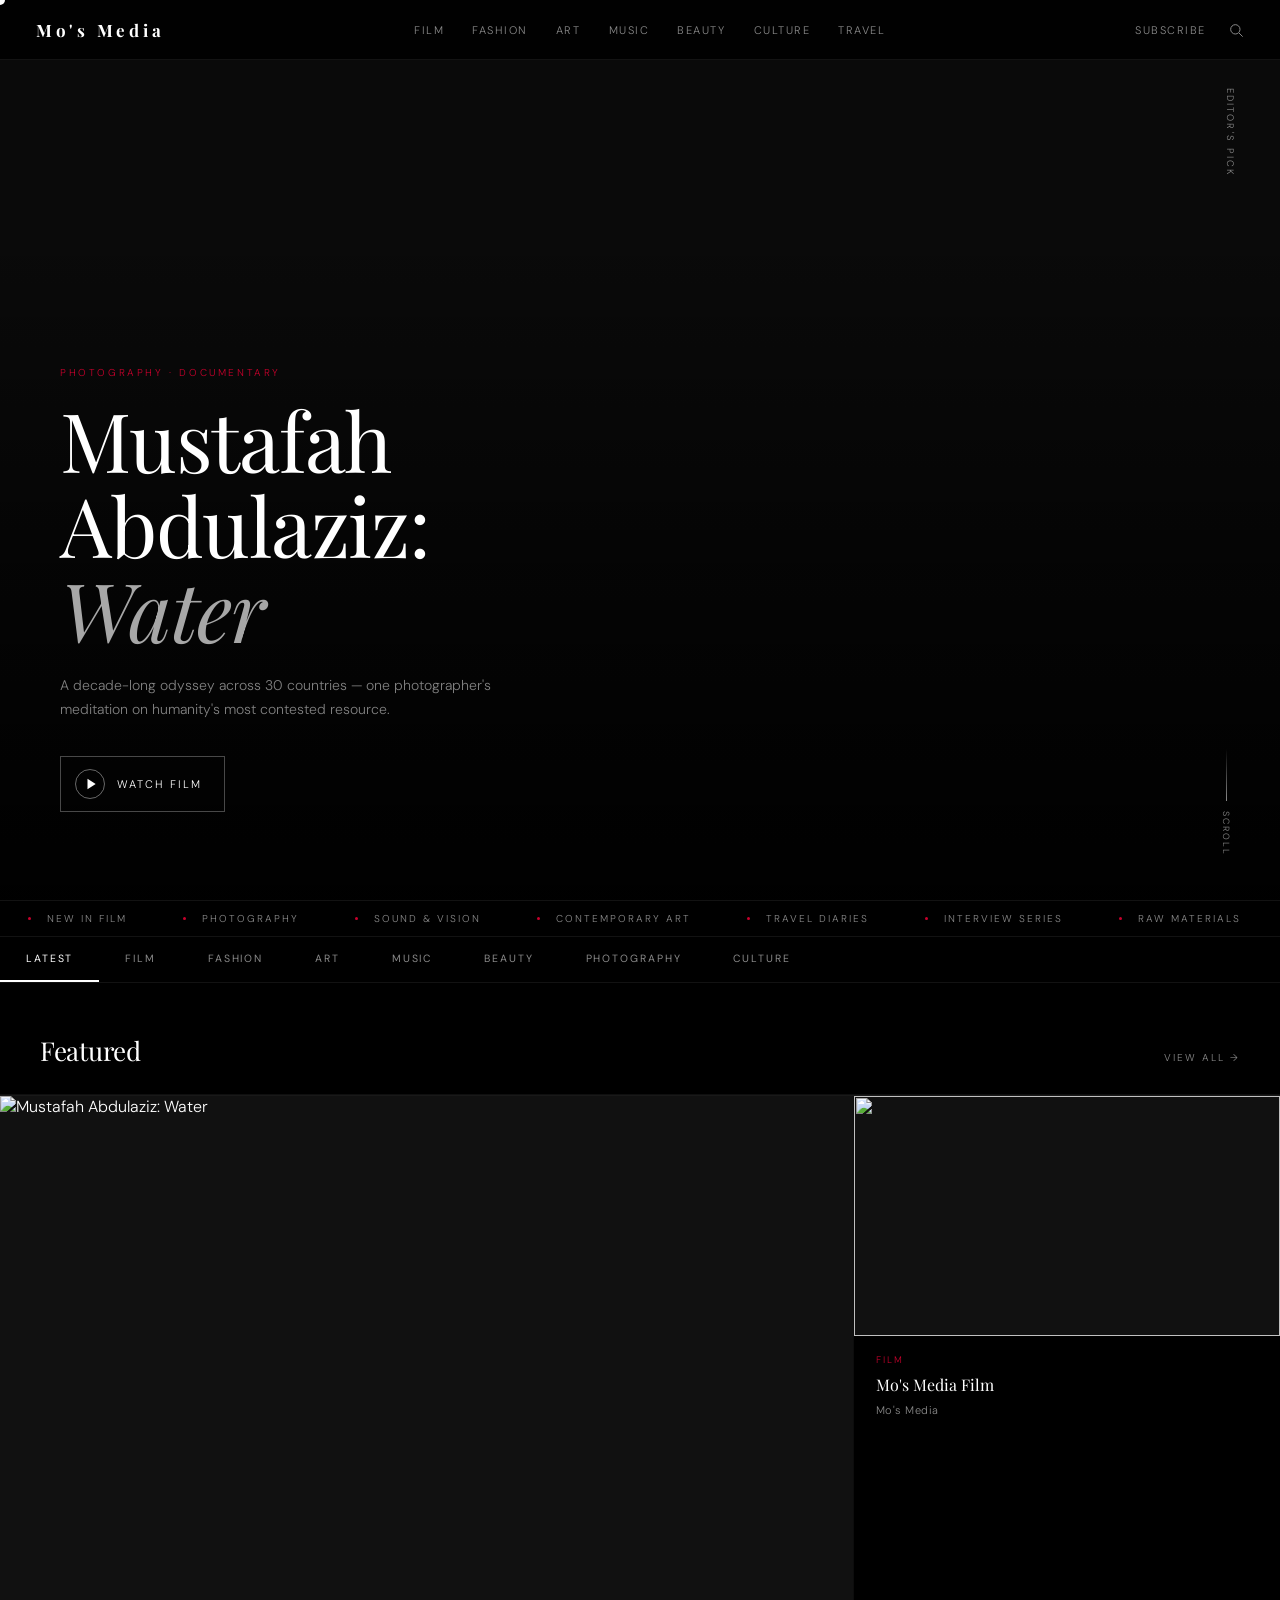
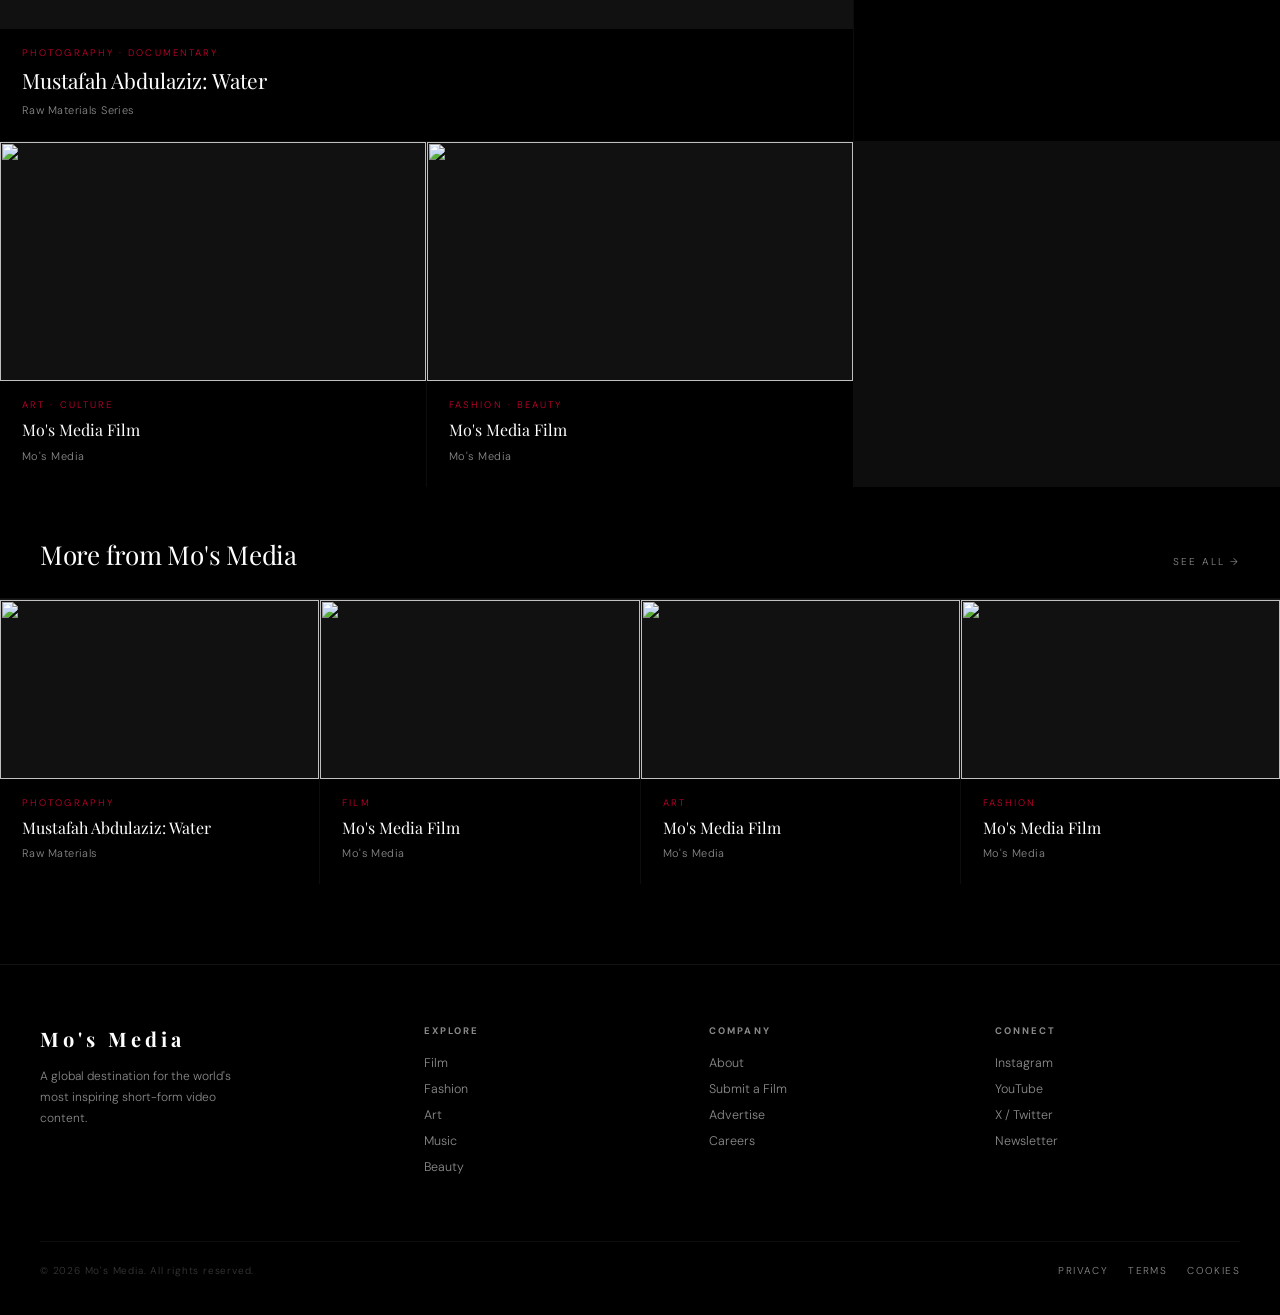
==== index.html @ a34b9e50 "Add files via upload" ====
<!DOCTYPE html>
<html lang="en">
<head>
  <meta charset="UTF-8"/>
  <meta name="viewport" content="width=device-width, initial-scale=1.0"/>
  <title>Mo's Media — Be Inspired</title>
  <link rel="preconnect" href="https://fonts.googleapis.com"/>
  <link rel="preconnect" href="https://fonts.gstatic.com" crossorigin/>
  <link href="https://fonts.googleapis.com/css2?family=Playfair+Display:ital,wght@0,400;0,700;1,400&family=DM+Sans:wght@300;400;500&display=swap" rel="stylesheet"/>
  <link rel="stylesheet" href="style.css"/>
</head>
<body>
<div id="cursor"></div>

<header id="header">
  <a href="index.html" class="logo">Mo's Media</a>
  <nav>
    <a href="#">Film</a>
    <a href="#">Fashion</a>
    <a href="#">Art</a>
    <a href="#">Music</a>
    <a href="#">Beauty</a>
    <a href="#">Culture</a>
    <a href="#">Travel</a>
  </nav>
  <div class="header-right">
    <a href="#" class="header-link">Subscribe</a>
    <button class="search-btn" aria-label="Search">
      <svg viewBox="0 0 24 24" fill="none" stroke="currentColor" stroke-width="1.5" width="16" height="16">
        <circle cx="11" cy="11" r="7"/><line x1="16.5" y1="16.5" x2="22" y2="22"/>
      </svg>
    </button>
  </div>
</header>

<section class="hero">
  <div class="hero-bg">
    <img class="hero-yt-thumb" src="https://img.youtube.com/vi/k4cwKIw6Rtw/maxresdefault.jpg" alt=""/>
    <div class="hero-grain"></div>
  </div>
  <div class="hero-gradient"></div>
  <div class="hero-eyebrow">Editor's Pick</div>
  <div class="hero-content">
    <span class="hero-category">Photography · Documentary</span>
    <h1 class="hero-title">Mustafah Abdulaziz:<br><em>Water</em></h1>
    <p class="hero-sub">A decade-long odyssey across 30 countries — one photographer's meditation on humanity's most contested resource.</p>
    <div class="hero-actions">
      <a href="video.html?v=k4cwKIw6Rtw" class="hero-play-btn">
        <span class="play-circle">
          <svg viewBox="0 0 24 24" fill="white" width="14"><polygon points="6,3 20,12 6,21"/></svg>
        </span>
        Watch Film
      </a>
    </div>
  </div>
  <div class="hero-scroll-indicator">
    <div class="scroll-line"></div>
    <span>Scroll</span>
  </div>
</section>

<div class="ticker-wrap">
  <div class="ticker-track">
    <span class="tick-item"><span class="tick-dot"></span>New in Film</span>
    <span class="tick-item"><span class="tick-dot"></span>Photography</span>
    <span class="tick-item"><span class="tick-dot"></span>Sound &amp; Vision</span>
    <span class="tick-item"><span class="tick-dot"></span>Contemporary Art</span>
    <span class="tick-item"><span class="tick-dot"></span>Travel Diaries</span>
    <span class="tick-item"><span class="tick-dot"></span>Interview Series</span>
    <span class="tick-item"><span class="tick-dot"></span>Raw Materials</span>
    <span class="tick-item"><span class="tick-dot"></span>Exclusive Premiere</span>
    <span class="tick-item"><span class="tick-dot"></span>New in Film</span>
    <span class="tick-item"><span class="tick-dot"></span>Photography</span>
    <span class="tick-item"><span class="tick-dot"></span>Sound &amp; Vision</span>
    <span class="tick-item"><span class="tick-dot"></span>Contemporary Art</span>
    <span class="tick-item"><span class="tick-dot"></span>Travel Diaries</span>
    <span class="tick-item"><span class="tick-dot"></span>Interview Series</span>
    <span class="tick-item"><span class="tick-dot"></span>Raw Materials</span>
    <span class="tick-item"><span class="tick-dot"></span>Exclusive Premiere</span>
  </div>
</div>

<div class="cat-bar">
  <button class="cat-tab active">Latest</button>
  <button class="cat-tab">Film</button>
  <button class="cat-tab">Fashion</button>
  <button class="cat-tab">Art</button>
  <button class="cat-tab">Music</button>
  <button class="cat-tab">Beauty</button>
  <button class="cat-tab">Photography</button>
  <button class="cat-tab">Culture</button>
</div>

<div class="section-head fade-in">
  <h2 class="section-title">Featured</h2>
  <a href="#" class="section-more">View all →</a>
</div>

<div class="grid-featured">

  
  <a href="video.html?v=k4cwKIw6Rtw" class="card card-large fade-in">
    <div class="card-thumb">
      <img class="card-yt-thumb" src="https://img.youtube.com/vi/k4cwKIw6Rtw/maxresdefault.jpg" alt="Mustafah Abdulaziz: Water"/>
      <div class="card-hover-overlay"></div>
      <div class="card-play-icon"><div class="play-ring"><svg viewBox="0 0 24 24" fill="white" width="16"><polygon points="6,3 20,12 6,21"/></svg></div></div>
    </div>
    <div class="card-body">
      <div class="card-cat">Photography · Documentary</div>
      <h3 class="card-title">Mustafah Abdulaziz: Water</h3>
      <div class="card-author">Raw Materials Series</div>
    </div>
  </a>

  
  <a href="video.html?v=RiySkOdQESU" class="card fade-in">
    <div class="card-thumb">
      <img class="card-yt-thumb" src="https://img.youtube.com/vi/RiySkOdQESU/maxresdefault.jpg" alt=""/>
      <div class="card-hover-overlay"></div>
      <div class="card-play-icon"><div class="play-ring"><svg viewBox="0 0 24 24" fill="white" width="16"><polygon points="6,3 20,12 6,21"/></svg></div></div>
    </div>
    <div class="card-body">
      <div class="card-cat">Film</div>
      <h3 class="card-title" id="title-RiySkOdQESU">Mo's Media Film</h3>
      <div class="card-author">Mo's Media</div>
    </div>
  </a>

  
  <a href="video.html?v=W1g76TmHDBg" class="card fade-in">
    <div class="card-thumb">
      <img class="card-yt-thumb" src="https://img.youtube.com/vi/W1g76TmHDBg/maxresdefault.jpg" alt=""/>
      <div class="card-hover-overlay"></div>
      <div class="card-play-icon"><div class="play-ring"><svg viewBox="0 0 24 24" fill="white" width="16"><polygon points="6,3 20,12 6,21"/></svg></div></div>
    </div>
    <div class="card-body">
      <div class="card-cat">Art · Culture</div>
      <h3 class="card-title" id="title-W1g76TmHDBg">Mo's Media Film</h3>
      <div class="card-author">Mo's Media</div>
    </div>
  </a>

  
  <a href="video.html?v=pEf3VdtrotA" class="card fade-in">
    <div class="card-thumb">
      <img class="card-yt-thumb" src="https://img.youtube.com/vi/pEf3VdtrotA/maxresdefault.jpg" alt=""/>
      <div class="card-hover-overlay"></div>
      <div class="card-play-icon"><div class="play-ring"><svg viewBox="0 0 24 24" fill="white" width="16"><polygon points="6,3 20,12 6,21"/></svg></div></div>
    </div>
    <div class="card-body">
      <div class="card-cat">Fashion · Beauty</div>
      <h3 class="card-title" id="title-pEf3VdtrotA">Mo's Media Film</h3>
      <div class="card-author">Mo's Media</div>
    </div>
  </a>

</div>

<div class="section-head fade-in">
  <h2 class="section-title">More from Mo's Media</h2>
  <a href="#" class="section-more">See all →</a>
</div>

<div class="grid-four">
  <a href="video.html?v=k4cwKIw6Rtw" class="card fade-in">
    <div class="card-thumb">
      <img class="card-yt-thumb" src="https://img.youtube.com/vi/k4cwKIw6Rtw/maxresdefault.jpg" alt=""/>
      <div class="card-hover-overlay"></div>
      <div class="card-play-icon"><div class="play-ring"><svg viewBox="0 0 24 24" fill="white" width="16"><polygon points="6,3 20,12 6,21"/></svg></div></div>
    </div>
    <div class="card-body">
      <div class="card-cat">Photography</div>
      <h3 class="card-title">Mustafah Abdulaziz: Water</h3>
      <div class="card-author">Raw Materials</div>
    </div>
  </a>
  <a href="video.html?v=RiySkOdQESU" class="card fade-in">
    <div class="card-thumb">
      <img class="card-yt-thumb" src="https://img.youtube.com/vi/RiySkOdQESU/maxresdefault.jpg" alt=""/>
      <div class="card-hover-overlay"></div>
      <div class="card-play-icon"><div class="play-ring"><svg viewBox="0 0 24 24" fill="white" width="16"><polygon points="6,3 20,12 6,21"/></svg></div></div>
    </div>
    <div class="card-body">
      <div class="card-cat">Film</div>
      <h3 class="card-title">Mo's Media Film</h3>
      <div class="card-author">Mo's Media</div>
    </div>
  </a>
  <a href="video.html?v=W1g76TmHDBg" class="card fade-in">
    <div class="card-thumb">
      <img class="card-yt-thumb" src="https://img.youtube.com/vi/W1g76TmHDBg/maxresdefault.jpg" alt=""/>
      <div class="card-hover-overlay"></div>
      <div class="card-play-icon"><div class="play-ring"><svg viewBox="0 0 24 24" fill="white" width="16"><polygon points="6,3 20,12 6,21"/></svg></div></div>
    </div>
    <div class="card-body">
      <div class="card-cat">Art</div>
      <h3 class="card-title">Mo's Media Film</h3>
      <div class="card-author">Mo's Media</div>
    </div>
  </a>
  <a href="video.html?v=pEf3VdtrotA" class="card fade-in">
    <div class="card-thumb">
      <img class="card-yt-thumb" src="https://img.youtube.com/vi/pEf3VdtrotA/maxresdefault.jpg" alt=""/>
      <div class="card-hover-overlay"></div>
      <div class="card-play-icon"><div class="play-ring"><svg viewBox="0 0 24 24" fill="white" width="16"><polygon points="6,3 20,12 6,21"/></svg></div></div>
    </div>
    <div class="card-body">
      <div class="card-cat">Fashion</div>
      <h3 class="card-title">Mo's Media Film</h3>
      <div class="card-author">Mo's Media</div>
    </div>
  </a>
</div>

<footer>
  <div class="footer-top">
    <div class="footer-brand">
      <div class="footer-logo">Mo's Media</div>
      <p class="footer-tagline">A global destination for the world's most inspiring short-form video content.</p>
    </div>
    <div class="footer-col"><h4>Explore</h4><a href="#">Film</a><a href="#">Fashion</a><a href="#">Art</a><a href="#">Music</a><a href="#">Beauty</a></div>
    <div class="footer-col"><h4>Company</h4><a href="#">About</a><a href="#">Submit a Film</a><a href="#">Advertise</a><a href="#">Careers</a></div>
    <div class="footer-col"><h4>Connect</h4><a href="#">Instagram</a><a href="#">YouTube</a><a href="#">X / Twitter</a><a href="#">Newsletter</a></div>
  </div>
  <div class="footer-bottom">
    <span class="footer-copy">© 2026 Mo's Media. All rights reserved.</span>
    <div class="footer-legal"><a href="#">Privacy</a><a href="#">Terms</a><a href="#">Cookies</a></div>
  </div>
</footer>

<script src="main.js"></script>
</body>
</html>
---- style.css ----
*,*::before,*::after{margin:0;padding:0;box-sizing:border-box}:root{--black:#000;--white:#fff;--gray:#8a8a8a;--red:#c8002c;--serif:'Playfair Display',Georgia,serif;--sans:'DM Sans','Helvetica Neue',sans-serif;--ease:cubic-bezier(.25,.46,.45,.94)}html{scroll-behavior:smooth}body{background:var(--black);color:var(--white);font-family:var(--sans);font-weight:300;overflow-x:hidden;cursor:none}a{color:inherit;text-decoration:none;cursor:none}button{cursor:none}svg{display:block}#cursor{position:fixed;width:10px;height:10px;background:var(--white);border-radius:50%;pointer-events:none;z-index:9999;transform:translate(-50%,-50%);transition:width .2s var(--ease),height .2s var(--ease);mix-blend-mode:difference;will-change:left,top}#cursor.grow{width:40px;height:40px}header{position:fixed;inset:0 0 auto 0;z-index:200;height:60px;display:flex;align-items:center;justify-content:space-between;padding:0 36px;background:rgba(0,0,0,.85);backdrop-filter:blur(14px);border-bottom:1px solid rgba(255,255,255,.07);transition:background .3s}header.scrolled{background:rgba(0,0,0,.97)}.logo{font-family:var(--serif);font-size:17px;font-weight:700;letter-spacing:.22em}nav{display:flex;gap:28px}nav a{font-size:11px;letter-spacing:.14em;text-transform:uppercase;color:var(--gray);transition:color .2s}nav a:hover{color:var(--white)}.header-right{display:flex;align-items:center;gap:22px}.header-link{font-size:11px;letter-spacing:.14em;text-transform:uppercase;color:var(--gray);transition:color .2s}.header-link:hover{color:var(--white)}.search-btn{background:0;border:0;color:var(--gray);display:flex;align-items:center;transition:color .2s}.search-btn:hover{color:var(--white)}.hero{position:relative;height:100vh;min-height:600px;display:flex;align-items:flex-end;overflow:hidden}.hero-bg{position:absolute;inset:0;background:#0a0a0a}.hero-yt-thumb{position:absolute;inset:0;width:100%;height:100%;object-fit:cover;opacity:.5;transform:scale(1.05);animation:heroZoom 16s ease-in-out infinite alternate}@keyframes heroZoom{from{transform:scale(1.05)}to{transform:scale(1.12)}}.hero-grain{position:absolute;inset:0;background-image:url("data:image/svg+xml,%3Csvgxmlns='http://www.w3.org/2000/svg'width='300'height='300'%3E%3Cfilterid='n'%3E%3CfeTurbulencetype='fractalNoise'baseFrequency='.85'numOctaves='4'stitchTiles='stitch'/%3E%3C/filter%3E%3Crectwidth='100%25'height='100%25'filter='url(%23n)'opacity='.04'/%3E%3C/svg%3E");opacity:.5;pointer-events:none}.hero-gradient{position:absolute;bottom:0;left:0;right:0;height:75%;background:linear-gradient(to top,rgba(0,0,0,.97) 0,rgba(0,0,0,.55) 50%,transparent 100%);z-index:1}.hero-eyebrow{position:absolute;top:88px;right:44px;font-size:9.5px;letter-spacing:.22em;text-transform:uppercase;color:var(--gray);writing-mode:vertical-rl;z-index:2}.hero-content{position:relative;z-index:2;padding:0 60px 88px;max-width:800px}.hero-category{display:block;font-size:10px;letter-spacing:.26em;text-transform:uppercase;color:var(--red);margin-bottom:18px}.hero-title{font-family:var(--serif);font-size:clamp(44px,6.5vw,82px);font-weight:400;line-height:1.04;letter-spacing:-.015em;margin-bottom:22px}.hero-title em{font-style:italic;color:rgba(255,255,255,.65)}.hero-sub{font-size:14px;line-height:1.7;color:rgba(255,255,255,.5);max-width:460px;margin-bottom:34px}.hero-actions{display:flex;align-items:center;gap:22px}.hero-play-btn{display:flex;align-items:center;gap:12px;font-size:11px;letter-spacing:.18em;text-transform:uppercase;color:var(--white);border:1px solid rgba(255,255,255,.28);padding:12px 22px 12px 14px;transition:background .25s,border-color .25s}.hero-play-btn:hover{background:rgba(255,255,255,.08);border-color:rgba(255,255,255,.55)}.play-circle{width:30px;height:30px;border:1px solid rgba(255,255,255,.4);border-radius:50%;display:flex;align-items:center;justify-content:center;flex-shrink:0}.play-circle svg{margin-left:2px}.hero-scroll-indicator{position:absolute;bottom:44px;right:48px;z-index:2;display:flex;flex-direction:column;align-items:center;gap:10px}.hero-scroll-indicator span{font-size:9px;letter-spacing:.22em;text-transform:uppercase;color:var(--gray);writing-mode:vertical-rl}.scroll-line{width:1px;height:52px;background:linear-gradient(to bottom,transparent,var(--gray));animation:scrollPulse 2s ease-in-out infinite}@keyframes scrollPulse{0%,100%{opacity:.25;transform:scaleY(.6);transform-origin:top}50%{opacity:1;transform:scaleY(1)}}.ticker-wrap{overflow:hidden;padding:11px 0;border-top:1px solid rgba(255,255,255,.07);border-bottom:1px solid rgba(255,255,255,.07)}.ticker-track{display:flex;white-space:nowrap;animation:ticker 32s linear infinite}.ticker-track:hover{animation-play-state:paused}@keyframes ticker{from{transform:translateX(0)}to{transform:translateX(-50%)}}.tick-item{display:inline-flex;align-items:center;gap:16px;padding:0 28px;font-size:10px;letter-spacing:.2em;text-transform:uppercase;color:var(--gray);flex-shrink:0}.tick-dot{width:3px;height:3px;background:var(--red);border-radius:50%;flex-shrink:0}.cat-bar{display:flex;overflow-x:auto;scrollbar-width:none;border-bottom:1px solid rgba(255,255,255,.07)}.cat-bar::-webkit-scrollbar{display:none}.cat-tab{flex-shrink:0;background:0;border:0;border-bottom:2px solid transparent;padding:15px 26px;font-size:10.5px;letter-spacing:.18em;text-transform:uppercase;color:var(--gray);font-family:var(--sans);transition:color .2s,border-color .2s;white-space:nowrap}.cat-tab:hover{color:var(--white)}.cat-tab.active{color:var(--white);border-bottom-color:var(--white)}.section-head{display:flex;align-items:baseline;justify-content:space-between;padding:50px 40px 26px;border-bottom:1px solid rgba(255,255,255,.06)}.section-title{font-family:var(--serif);font-size:26px;font-weight:400;letter-spacing:-.01em}.section-title em{font-style:italic}.section-more{font-size:10px;letter-spacing:.2em;text-transform:uppercase;color:var(--gray);border-bottom:1px solid transparent;transition:color .2s,border-color .2s}.section-more:hover{color:var(--white);border-bottom-color:rgba(255,255,255,.35)}.grid-featured{display:grid;grid-template-columns:repeat(3,1fr);gap:1px;background:rgba(255,255,255,.05);border-top:1px solid rgba(255,255,255,.05)}.grid-four{display:grid;grid-template-columns:repeat(4,1fr);gap:1px;background:rgba(255,255,255,.05);border-top:1px solid rgba(255,255,255,.05)}.card{display:block;background:var(--black);overflow:hidden;position:relative}.card-large{grid-column:span 2}.card-thumb{position:relative;overflow:hidden;aspect-ratio:16/9;background:#111}.card-large .card-thumb{aspect-ratio:16/10}.card-yt-thumb{width:100%;height:100%;object-fit:cover;display:block;transition:transform .75s var(--ease)}.card:hover .card-yt-thumb{transform:scale(1.045)}.card-yt-thumb[src=""]{display:none}.card-hover-overlay{position:absolute;inset:0;background:linear-gradient(to top,rgba(0,0,0,.82) 0,transparent 52%);opacity:0;transition:opacity .35s}.card:hover .card-hover-overlay{opacity:1}.card-play-icon{position:absolute;inset:0;display:flex;align-items:center;justify-content:center;opacity:0;transition:opacity .28s}.card:hover .card-play-icon{opacity:1}.play-ring{width:52px;height:52px;border:1.5px solid rgba(255,255,255,.72);border-radius:50%;display:flex;align-items:center;justify-content:center;background:rgba(0,0,0,.32);backdrop-filter:blur(5px);transition:transform .2s}.card:hover .play-ring{transform:scale(1.07)}.play-ring svg{margin-left:3px}.card-body{padding:18px 22px 24px}.card-cat{font-size:9.5px;letter-spacing:.22em;text-transform:uppercase;color:var(--red);margin-bottom:8px}.card-title{font-family:var(--serif);font-size:16px;font-weight:400;line-height:1.32;color:var(--white);margin-bottom:8px}.card-large .card-title{font-size:21px}.card-author{font-size:11px;color:var(--gray);letter-spacing:.04em}footer{margin-top:80px;border-top:1px solid rgba(255,255,255,.07);padding:60px 40px 38px}.footer-top{display:grid;grid-template-columns:1.4fr 1fr 1fr 1fr;gap:40px;margin-bottom:56px}.footer-logo{font-family:var(--serif);font-size:20px;font-weight:700;letter-spacing:.2em;margin-bottom:14px}.footer-tagline{font-size:12px;color:var(--gray);line-height:1.75;max-width:200px}.footer-col h4{font-size:9.5px;letter-spacing:.22em;text-transform:uppercase;color:var(--gray);margin-bottom:18px}.footer-col a{display:block;font-size:12.5px;color:rgba(255,255,255,.55);margin-bottom:10px;transition:color .2s}.footer-col a:hover{color:var(--white)}.footer-bottom{display:flex;align-items:center;justify-content:space-between;padding-top:22px;border-top:1px solid rgba(255,255,255,.05)}.footer-copy{font-size:10px;color:rgba(255,255,255,.22);letter-spacing:.08em}.footer-legal{display:flex;gap:20px}.footer-legal a{font-size:10px;letter-spacing:.14em;text-transform:uppercase;color:var(--gray);transition:color .2s}.footer-legal a:hover{color:var(--white)}.fade-in{opacity:0;transform:translateY(22px);transition:opacity .6s var(--ease),transform .6s var(--ease)}.fade-in.visible{opacity:1;transform:translateY(0)}@media(max-width:1024px){.grid-featured{grid-template-columns:1fr 1fr}.card-large{grid-column:span 2}.grid-four{grid-template-columns:1fr 1fr}.footer-top{grid-template-columns:1fr 1fr}}@media(max-width:640px){.grid-featured,.grid-four{grid-template-columns:1fr}.card-large{grid-column:span 1}header{padding:0 18px}nav{display:none}.hero-content{padding:0 22px 64px}.section-head{padding:32px 18px 20px}.footer-top{grid-template-columns:1fr 1fr}}
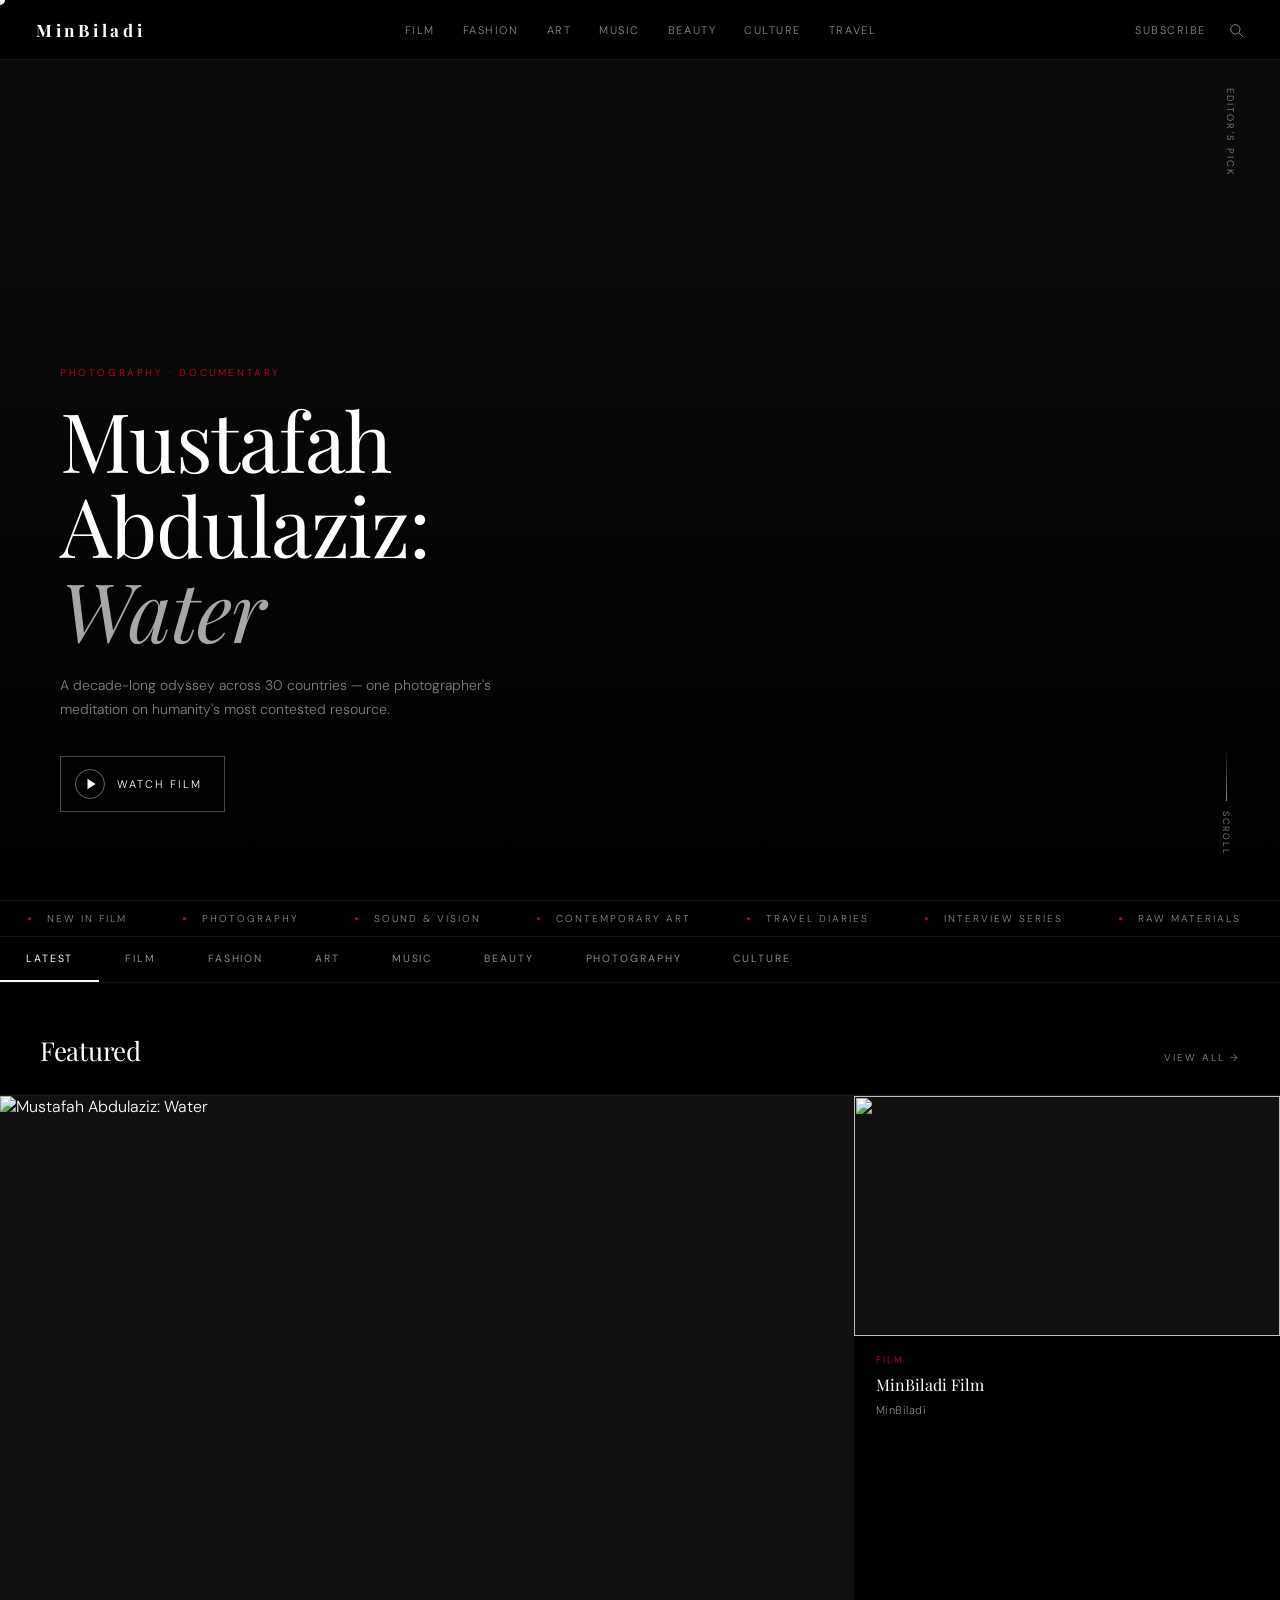
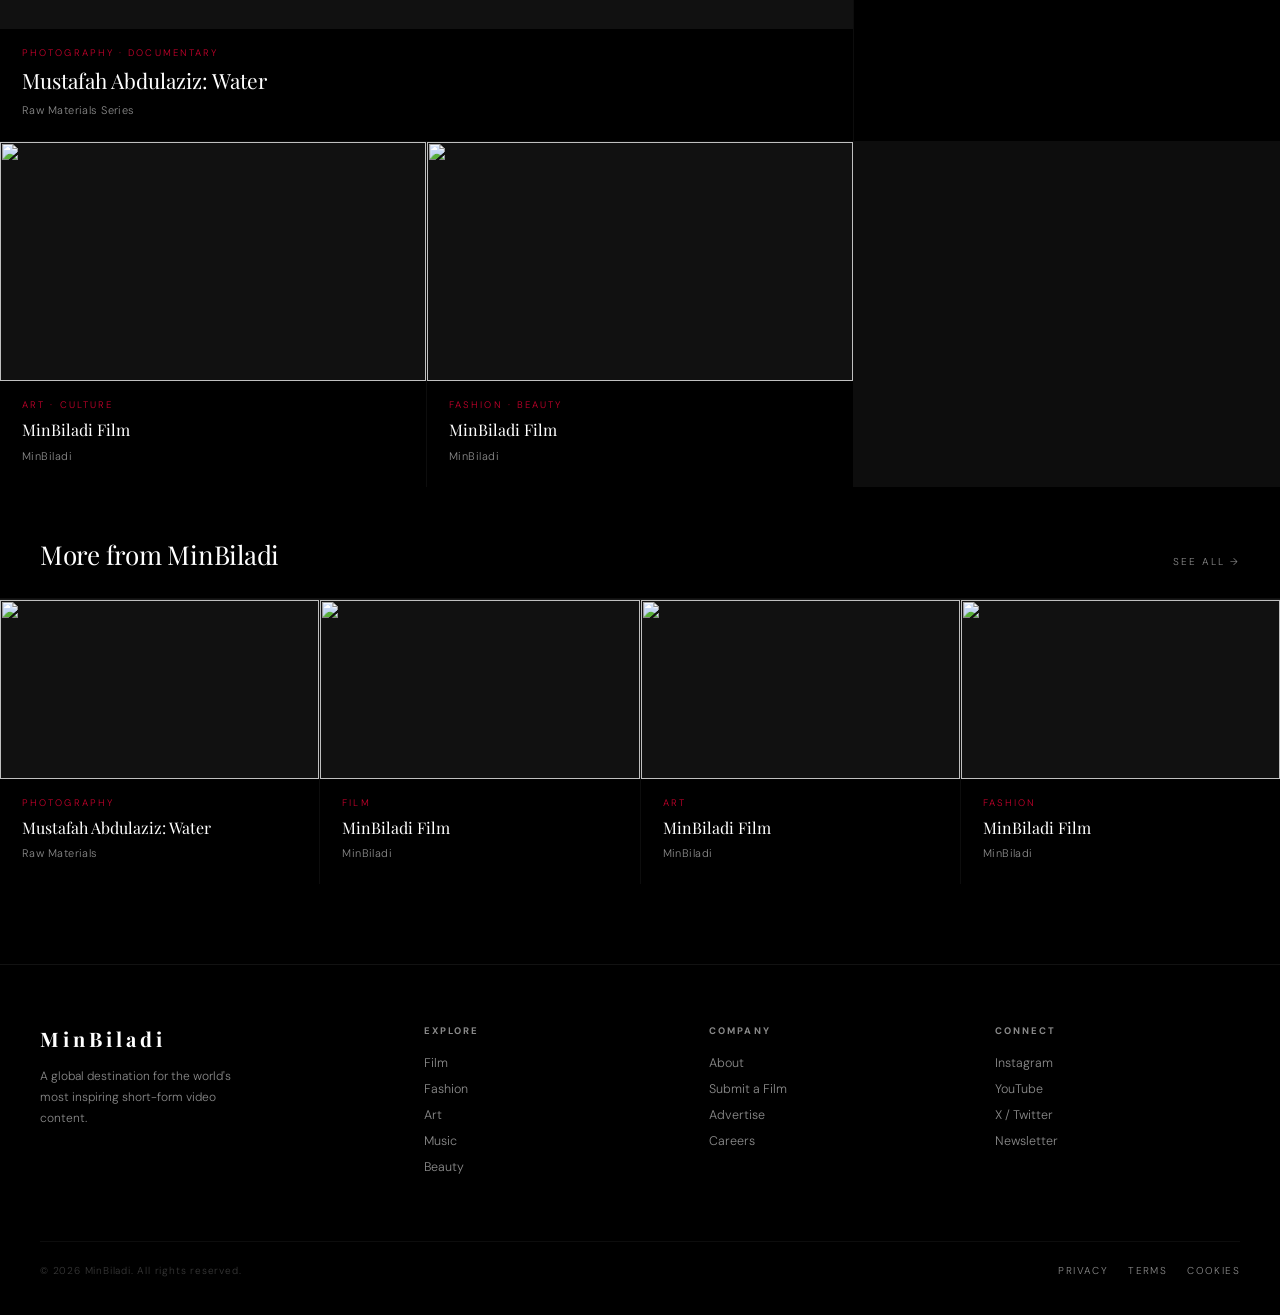
==== commit 209d81a5: "Rename Mo's Media to MinBiladi in index.html" ====
--- a/index.html
+++ b/index.html
@@ -3,7 +3,7 @@
 <head>
   <meta charset="UTF-8"/>
   <meta name="viewport" content="width=device-width, initial-scale=1.0"/>
-  <title>Mo's Media — Be Inspired</title>
+  <title>MinBiladi — Be Inspired</title>
   <link rel="preconnect" href="https://fonts.googleapis.com"/>
   <link rel="preconnect" href="https://fonts.gstatic.com" crossorigin/>
   <link href="https://fonts.googleapis.com/css2?family=Playfair+Display:ital,wght@0,400;0,700;1,400&family=DM+Sans:wght@300;400;500&display=swap" rel="stylesheet"/>
@@ -13,7 +13,7 @@
 <div id="cursor"></div>
 
 <header id="header">
-  <a href="index.html" class="logo">Mo's Media</a>
+  <a href="index.html" class="logo">MinBiladi</a>
   <nav>
     <a href="#">Film</a>
     <a href="#">Fashion</a>
@@ -121,8 +121,8 @@
     </div>
     <div class="card-body">
       <div class="card-cat">Film</div>
-      <h3 class="card-title" id="title-RiySkOdQESU">Mo's Media Film</h3>
-      <div class="card-author">Mo's Media</div>
+      <h3 class="card-title" id="title-RiySkOdQESU">MinBiladi Film</h3>
+      <div class="card-author">MinBiladi</div>
     </div>
   </a>
 
@@ -135,8 +135,8 @@
     </div>
     <div class="card-body">
       <div class="card-cat">Art · Culture</div>
-      <h3 class="card-title" id="title-W1g76TmHDBg">Mo's Media Film</h3>
-      <div class="card-author">Mo's Media</div>
+      <h3 class="card-title" id="title-W1g76TmHDBg">MinBiladi Film</h3>
+      <div class="card-author">MinBiladi</div>
     </div>
   </a>
 
@@ -149,15 +149,15 @@
     </div>
     <div class="card-body">
       <div class="card-cat">Fashion · Beauty</div>
-      <h3 class="card-title" id="title-pEf3VdtrotA">Mo's Media Film</h3>
-      <div class="card-author">Mo's Media</div>
+      <h3 class="card-title" id="title-pEf3VdtrotA">MinBiladi Film</h3>
+      <div class="card-author">MinBiladi</div>
     </div>
   </a>
 
 </div>
 
 <div class="section-head fade-in">
-  <h2 class="section-title">More from Mo's Media</h2>
+  <h2 class="section-title">More from MinBiladi</h2>
   <a href="#" class="section-more">See all →</a>
 </div>
 
@@ -182,8 +182,8 @@
     </div>
     <div class="card-body">
       <div class="card-cat">Film</div>
-      <h3 class="card-title">Mo's Media Film</h3>
-      <div class="card-author">Mo's Media</div>
+      <h3 class="card-title">MinBiladi Film</h3>
+      <div class="card-author">MinBiladi</div>
     </div>
   </a>
   <a href="video.html?v=W1g76TmHDBg" class="card fade-in">
@@ -194,8 +194,8 @@
     </div>
     <div class="card-body">
       <div class="card-cat">Art</div>
-      <h3 class="card-title">Mo's Media Film</h3>
-      <div class="card-author">Mo's Media</div>
+      <h3 class="card-title">MinBiladi Film</h3>
+      <div class="card-author">MinBiladi</div>
     </div>
   </a>
   <a href="video.html?v=pEf3VdtrotA" class="card fade-in">
@@ -206,8 +206,8 @@
     </div>
     <div class="card-body">
       <div class="card-cat">Fashion</div>
-      <h3 class="card-title">Mo's Media Film</h3>
-      <div class="card-author">Mo's Media</div>
+      <h3 class="card-title">MinBiladi Film</h3>
+      <div class="card-author">MinBiladi</div>
     </div>
   </a>
 </div>
@@ -215,7 +215,7 @@
 <footer>
   <div class="footer-top">
     <div class="footer-brand">
-      <div class="footer-logo">Mo's Media</div>
+      <div class="footer-logo">MinBiladi</div>
       <p class="footer-tagline">A global destination for the world's most inspiring short-form video content.</p>
     </div>
     <div class="footer-col"><h4>Explore</h4><a href="#">Film</a><a href="#">Fashion</a><a href="#">Art</a><a href="#">Music</a><a href="#">Beauty</a></div>
@@ -223,11 +223,11 @@
     <div class="footer-col"><h4>Connect</h4><a href="#">Instagram</a><a href="#">YouTube</a><a href="#">X / Twitter</a><a href="#">Newsletter</a></div>
   </div>
   <div class="footer-bottom">
-    <span class="footer-copy">© 2026 Mo's Media. All rights reserved.</span>
+    <span class="footer-copy">© 2026 MinBiladi. All rights reserved.</span>
     <div class="footer-legal"><a href="#">Privacy</a><a href="#">Terms</a><a href="#">Cookies</a></div>
   </div>
 </footer>
 
 <script src="main.js"></script>
 </body>
-</html>+</html>
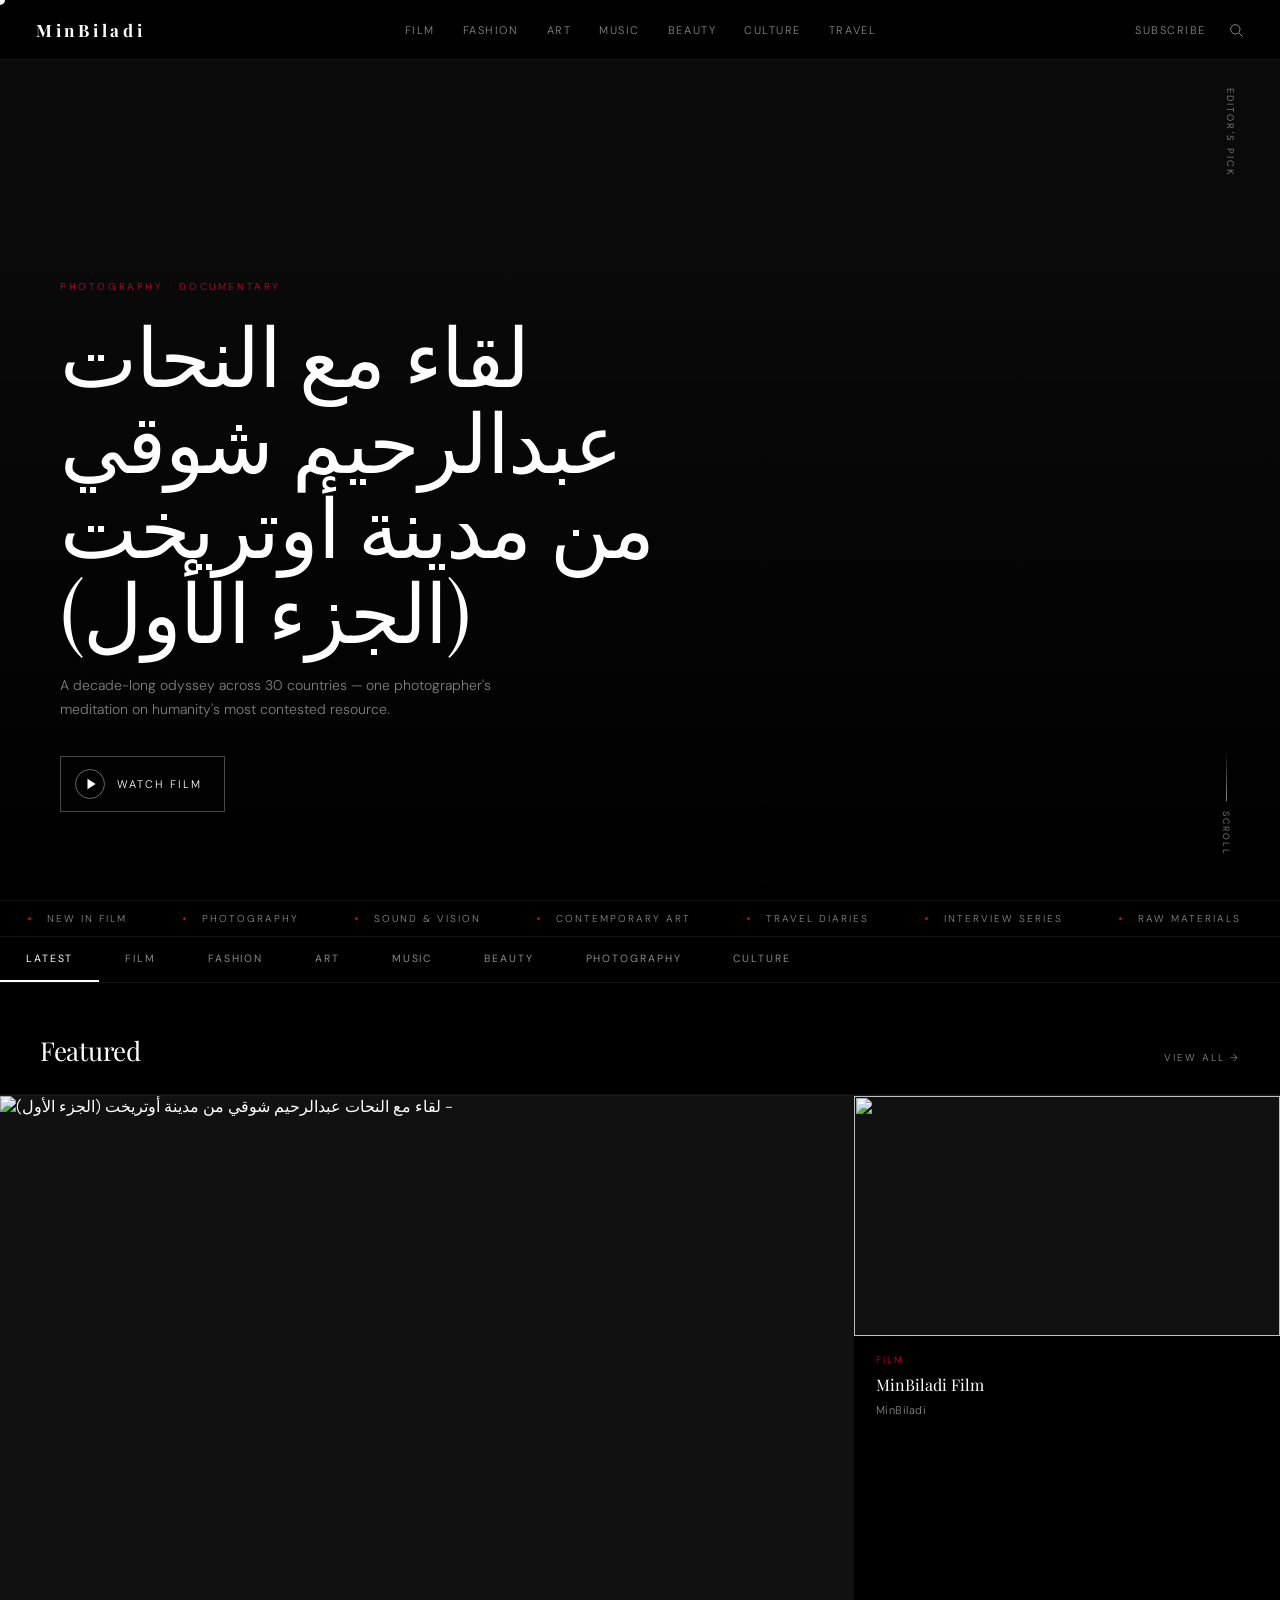
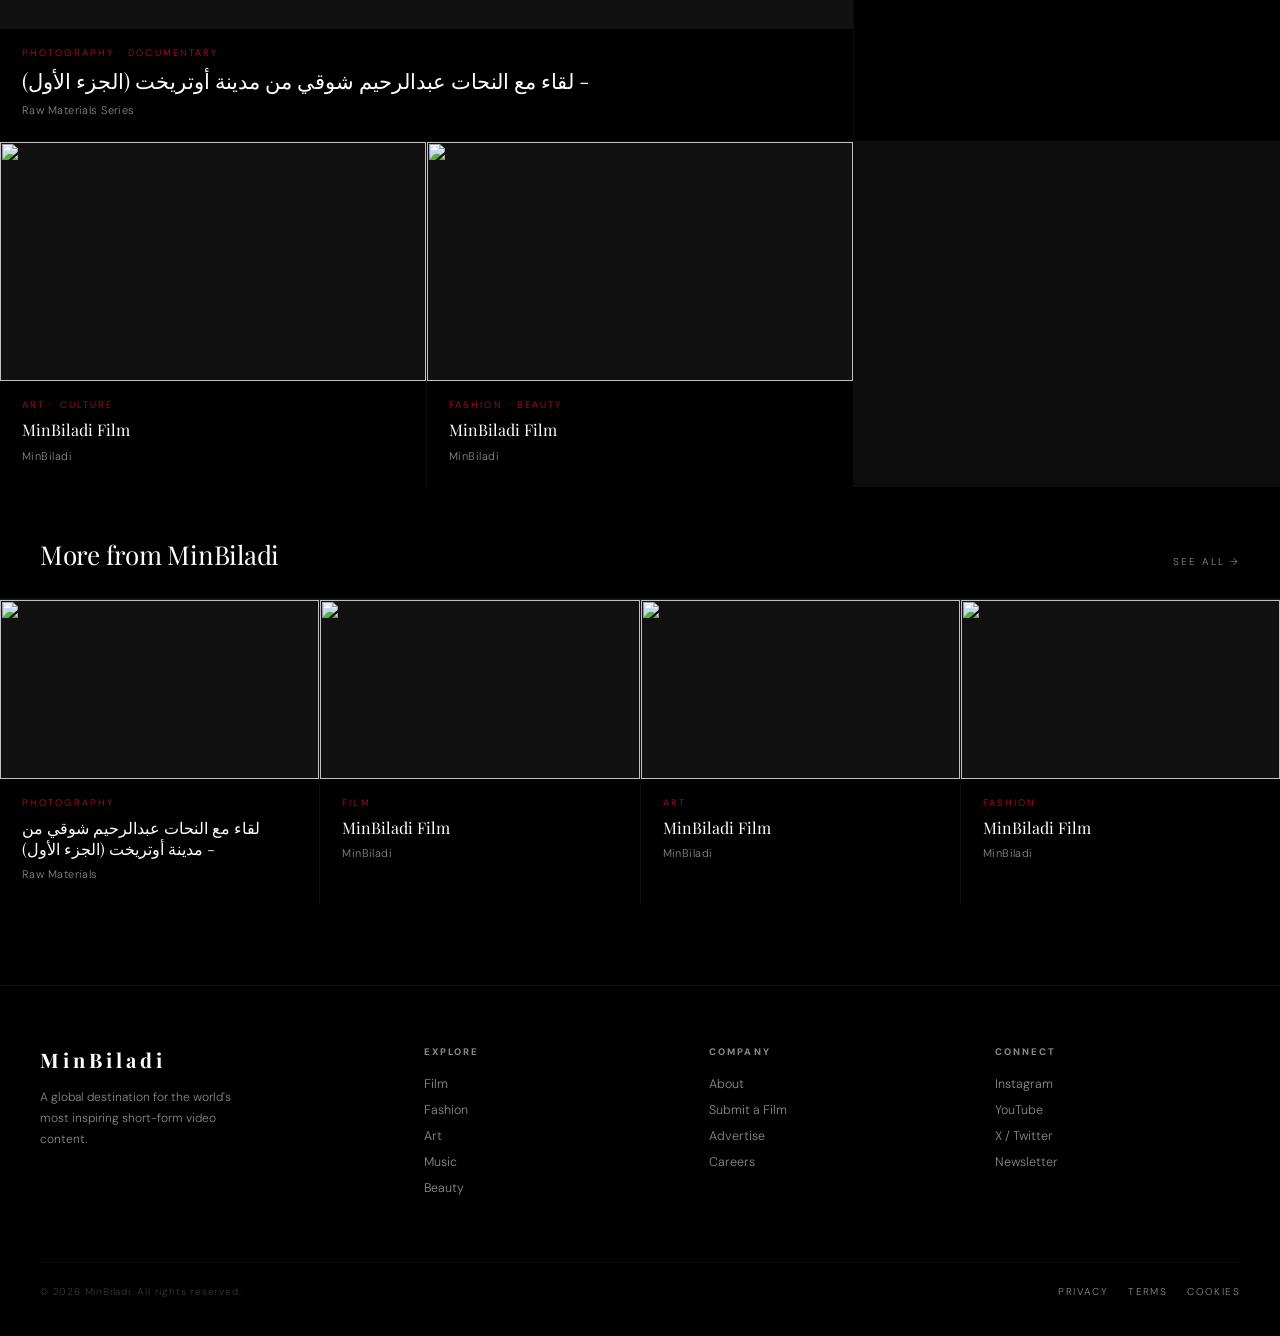
==== commit 08941818: "Update titles and alt text to Arabic" ====
--- a/index.html
+++ b/index.html
@@ -42,7 +42,7 @@
   <div class="hero-eyebrow">Editor's Pick</div>
   <div class="hero-content">
     <span class="hero-category">Photography · Documentary</span>
-    <h1 class="hero-title">Mustafah Abdulaziz:<br><em>Water</em></h1>
+    <h1 class="hero-title">لقاء مع النحات عبدالرحيم شوقي من مدينة أوتريخت (الجزء الأول) </h1>
     <p class="hero-sub">A decade-long odyssey across 30 countries — one photographer's meditation on humanity's most contested resource.</p>
     <div class="hero-actions">
       <a href="video.html?v=k4cwKIw6Rtw" class="hero-play-btn">
@@ -101,13 +101,13 @@
   
   <a href="video.html?v=k4cwKIw6Rtw" class="card card-large fade-in">
     <div class="card-thumb">
-      <img class="card-yt-thumb" src="https://img.youtube.com/vi/k4cwKIw6Rtw/maxresdefault.jpg" alt="Mustafah Abdulaziz: Water"/>
+      <img class="card-yt-thumb" src="https://img.youtube.com/vi/k4cwKIw6Rtw/maxresdefault.jpg" alt="لقاء مع النحات عبدالرحيم شوقي من مدينة أوتريخت (الجزء الأول) -"/>
       <div class="card-hover-overlay"></div>
       <div class="card-play-icon"><div class="play-ring"><svg viewBox="0 0 24 24" fill="white" width="16"><polygon points="6,3 20,12 6,21"/></svg></div></div>
     </div>
     <div class="card-body">
       <div class="card-cat">Photography · Documentary</div>
-      <h3 class="card-title">Mustafah Abdulaziz: Water</h3>
+      <h3 class="card-title">لقاء مع النحات عبدالرحيم شوقي من مدينة أوتريخت (الجزء الأول) -</h3>
       <div class="card-author">Raw Materials Series</div>
     </div>
   </a>
@@ -170,7 +170,7 @@
     </div>
     <div class="card-body">
       <div class="card-cat">Photography</div>
-      <h3 class="card-title">Mustafah Abdulaziz: Water</h3>
+      <h3 class="card-title">لقاء مع النحات عبدالرحيم شوقي من مدينة أوتريخت (الجزء الأول) -</h3>
       <div class="card-author">Raw Materials</div>
     </div>
   </a>
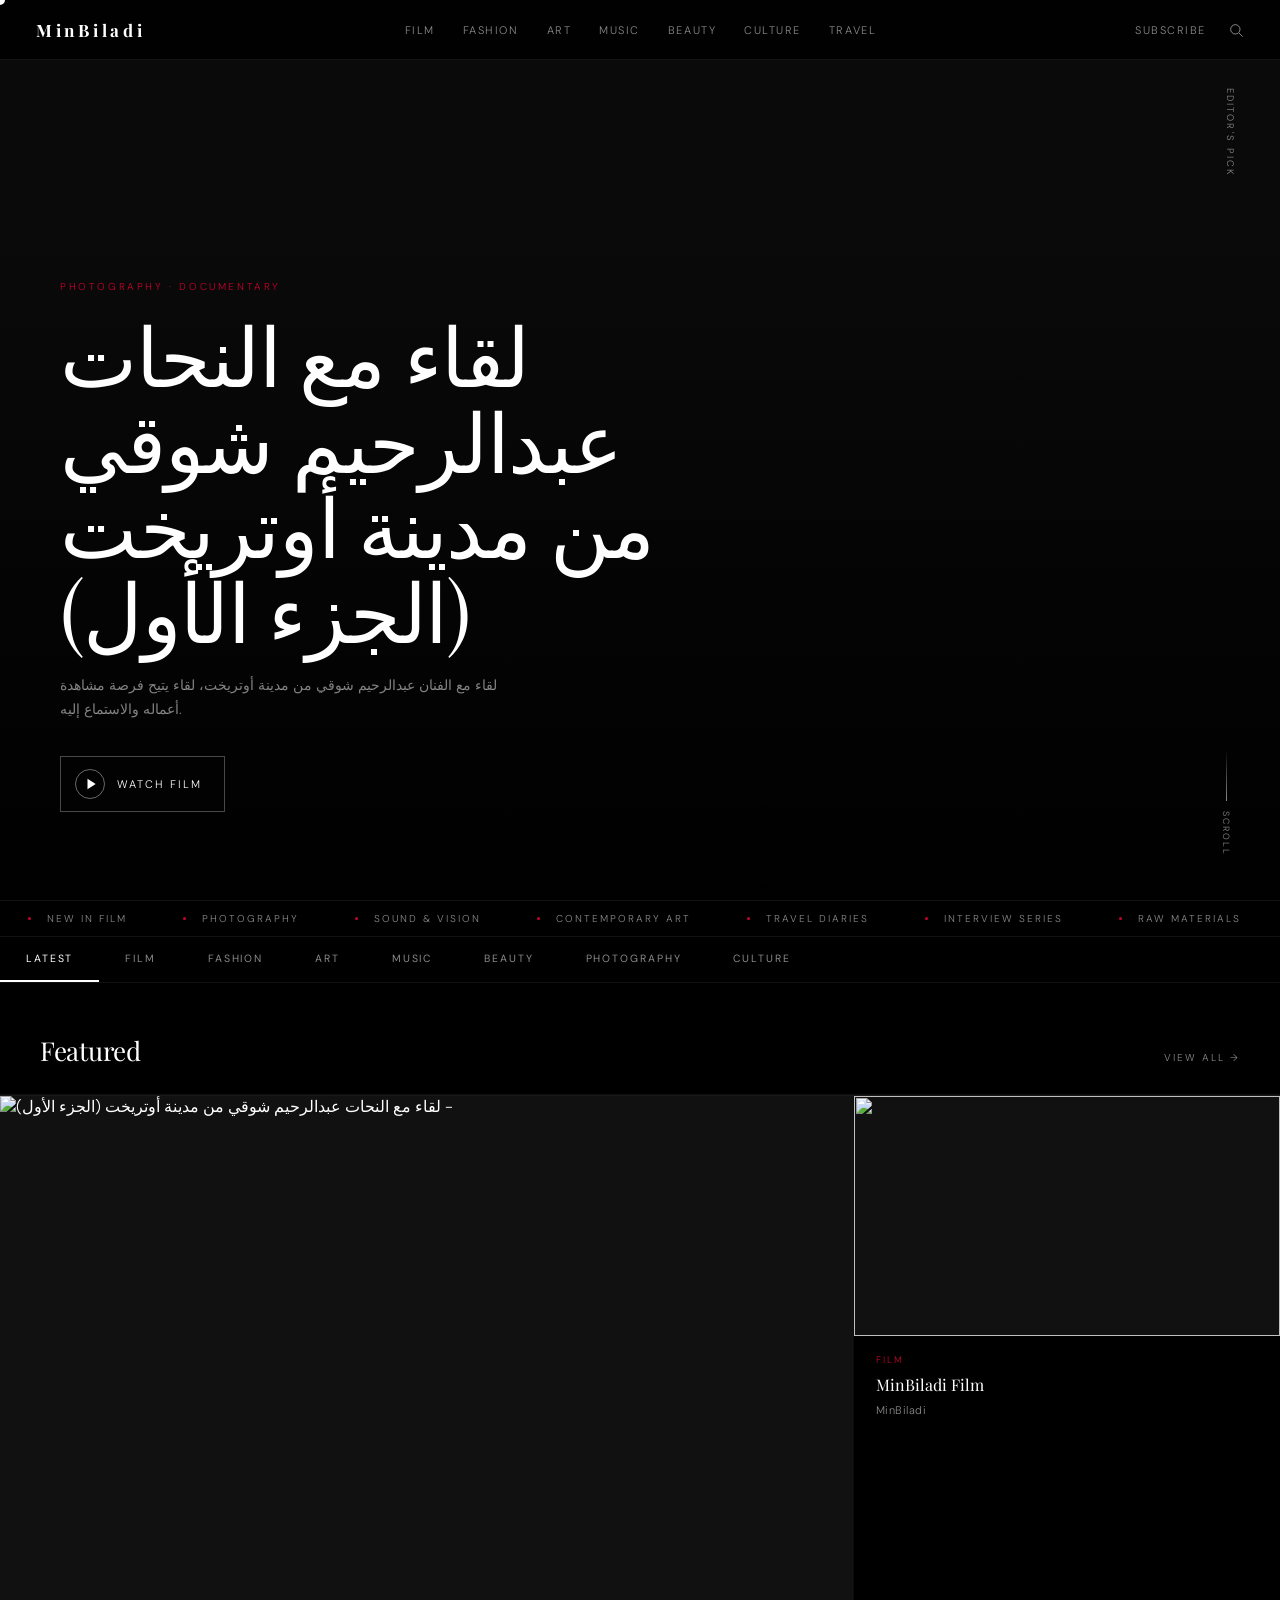
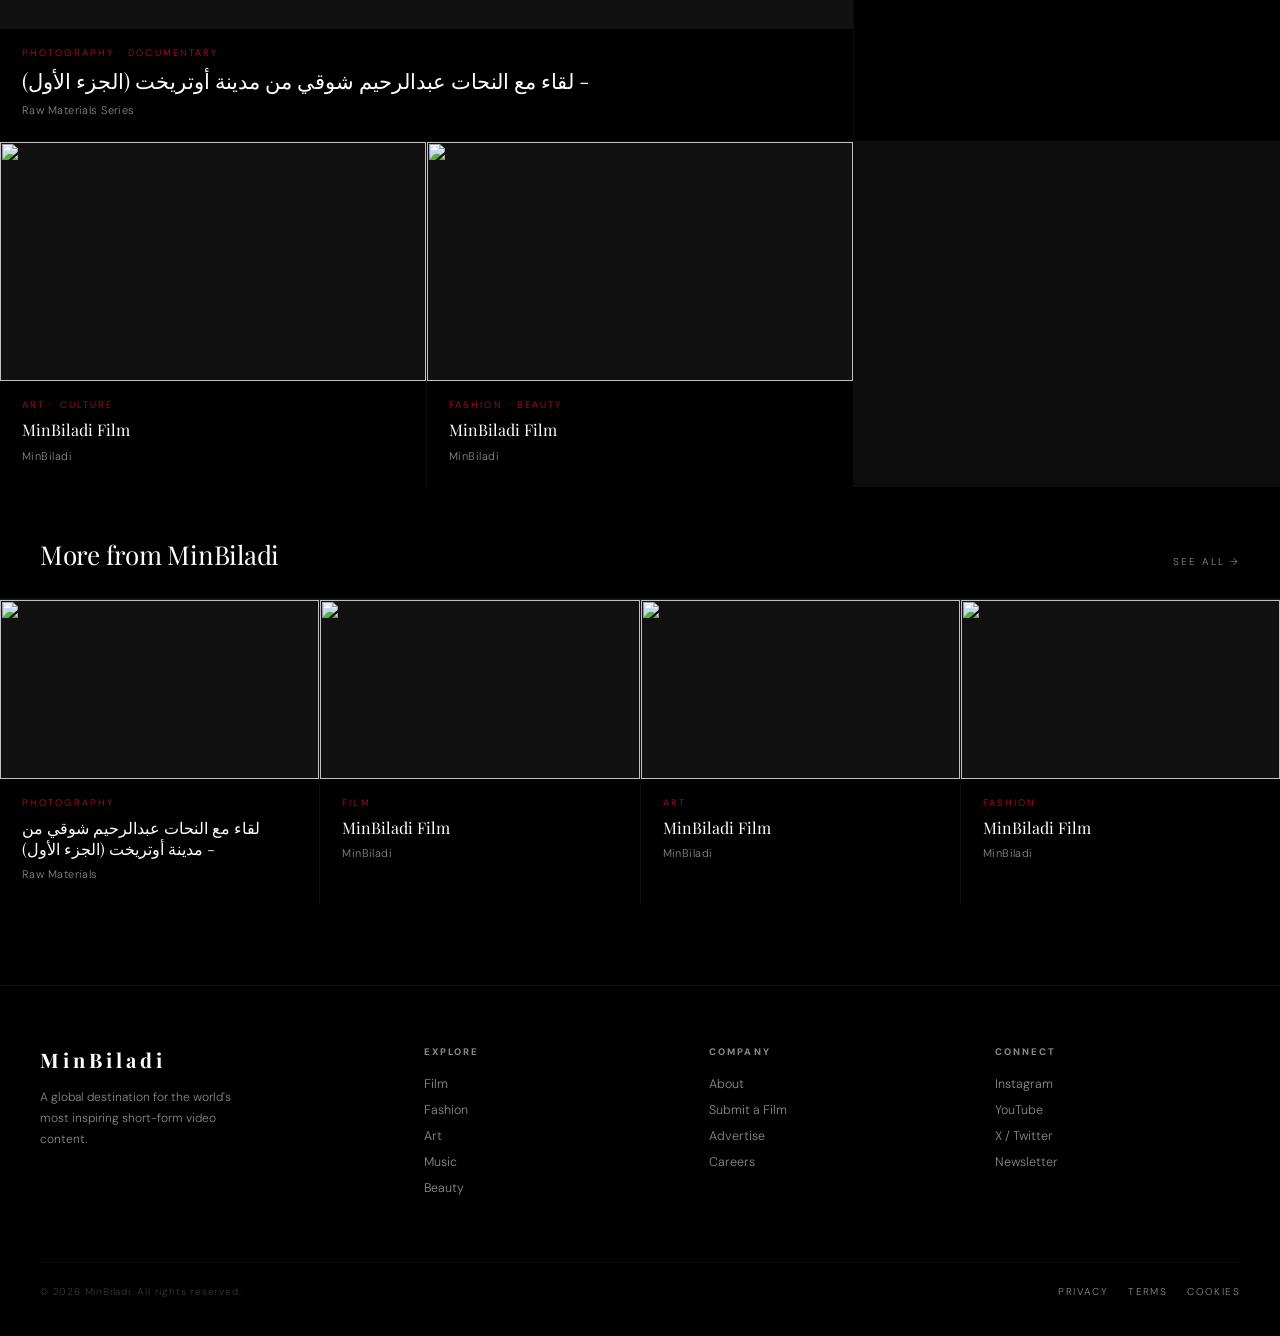
==== commit f89bf517: "Update index.html" ====
--- a/index.html
+++ b/index.html
@@ -43,7 +43,7 @@
   <div class="hero-content">
     <span class="hero-category">Photography · Documentary</span>
     <h1 class="hero-title">لقاء مع النحات عبدالرحيم شوقي من مدينة أوتريخت (الجزء الأول) </h1>
-    <p class="hero-sub">A decade-long odyssey across 30 countries — one photographer's meditation on humanity's most contested resource.</p>
+    <p class="hero-sub">لقاء مع الفنان عبدالرحيم شوقي من مدينة أوتريخت، لقاء يتيح فرصة مشاهدة أعماله والاستماع إليه.</p>
     <div class="hero-actions">
       <a href="video.html?v=k4cwKIw6Rtw" class="hero-play-btn">
         <span class="play-circle">
